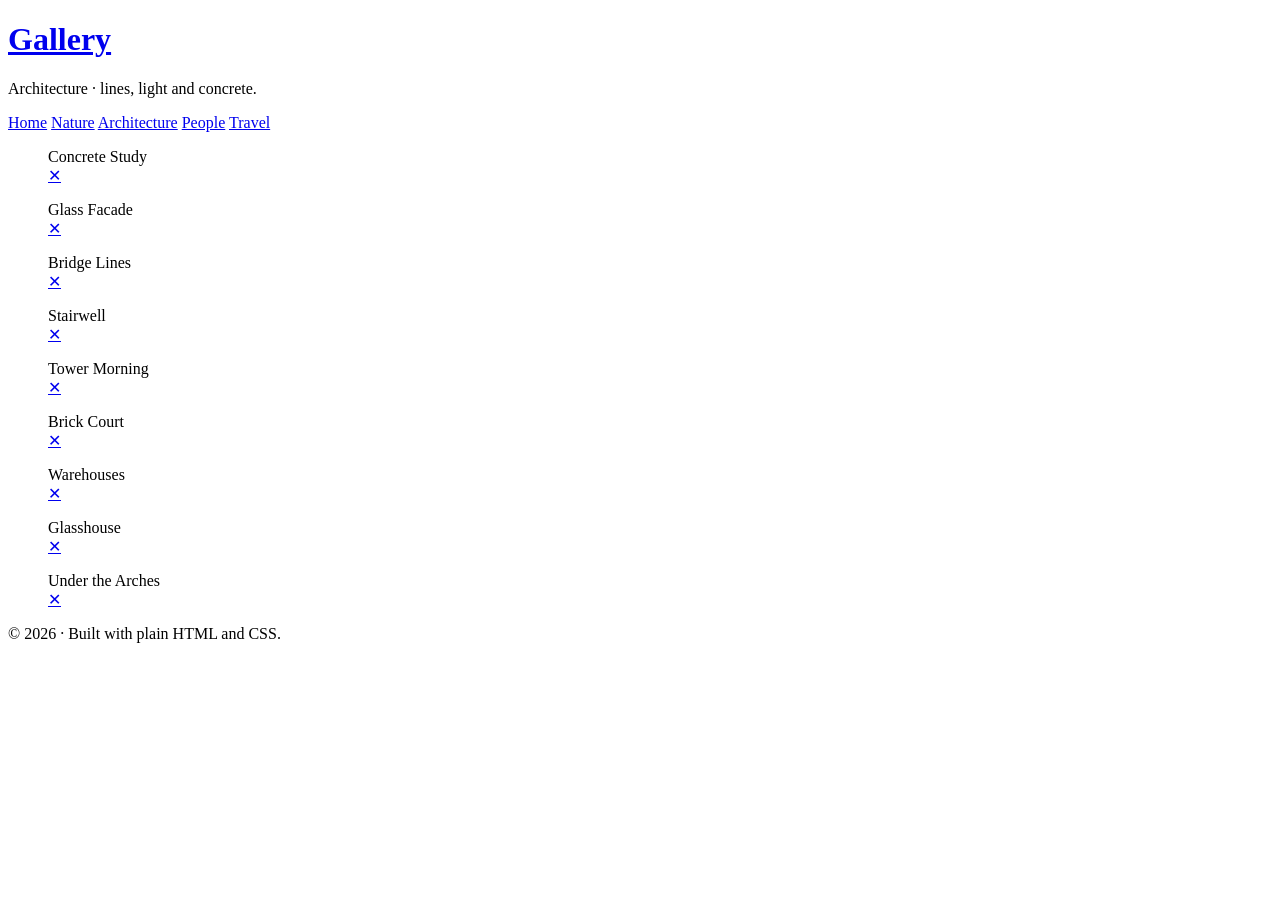
==== architecture.html @ ea5b986c "Galleri-sider" ====
<!doctype html>
<html lang="en">
<head>
  <meta charset="UTF-8" />
  <meta name="viewport" content="width=device-width, initial-scale=1.0" />
  <title>Architecture &middot; Gallery</title>
  <link rel="stylesheet" href="style.css" />
</head>
<body>

  <header>
    <h1><a href="index.html">Gallery</a></h1>
    <p>Architecture &middot; lines, light and concrete.</p>
  </header>

  <nav>
    <a href="index.html">Home</a>
    <a href="nature.html">Nature</a>
    <a href="architecture.html" class="active">Architecture</a>
    <a href="people.html">People</a>
    <a href="travel.html">Travel</a>
  </nav>

  <main class="grid">

    <figure class="item" id="ph1">
      <span class="ph p3" aria-hidden="true"></span>
      <a class="backdrop" href="architecture.html" aria-label="Close"></a>
      <figcaption class="cap">Concrete Study</figcaption>
      <a class="close" href="architecture.html">&#10005;</a>
    </figure>

    <figure class="item" id="ph2">
      <span class="ph p8" aria-hidden="true"></span>
      <a class="backdrop" href="architecture.html" aria-label="Close"></a>
      <figcaption class="cap">Glass Facade</figcaption>
      <a class="close" href="architecture.html">&#10005;</a>
    </figure>

    <figure class="item" id="ph3">
      <span class="ph p10" aria-hidden="true"></span>
      <a class="backdrop" href="architecture.html" aria-label="Close"></a>
      <figcaption class="cap">Bridge Lines</figcaption>
      <a class="close" href="architecture.html">&#10005;</a>
    </figure>

    <figure class="item" id="ph4">
      <span class="ph p1" aria-hidden="true"></span>
      <a class="backdrop" href="architecture.html" aria-label="Close"></a>
      <figcaption class="cap">Stairwell</figcaption>
      <a class="close" href="architecture.html">&#10005;</a>
    </figure>

    <figure class="item" id="ph5">
      <span class="ph p7" aria-hidden="true"></span>
      <a class="backdrop" href="architecture.html" aria-label="Close"></a>
      <figcaption class="cap">Tower Morning</figcaption>
      <a class="close" href="architecture.html">&#10005;</a>
    </figure>

    <figure class="item" id="ph6">
      <span class="ph p2" aria-hidden="true"></span>
      <a class="backdrop" href="architecture.html" aria-label="Close"></a>
      <figcaption class="cap">Brick Court</figcaption>
      <a class="close" href="architecture.html">&#10005;</a>
    </figure>

    <figure class="item" id="ph7">
      <span class="ph p9" aria-hidden="true"></span>
      <a class="backdrop" href="architecture.html" aria-label="Close"></a>
      <figcaption class="cap">Warehouses</figcaption>
      <a class="close" href="architecture.html">&#10005;</a>
    </figure>

    <figure class="item" id="ph8">
      <span class="ph p4" aria-hidden="true"></span>
      <a class="backdrop" href="architecture.html" aria-label="Close"></a>
      <figcaption class="cap">Glasshouse</figcaption>
      <a class="close" href="architecture.html">&#10005;</a>
    </figure>

    <figure class="item" id="ph9">
      <span class="ph p6" aria-hidden="true"></span>
      <a class="backdrop" href="architecture.html" aria-label="Close"></a>
      <figcaption class="cap">Under the Arches</figcaption>
      <a class="close" href="architecture.html">&#10005;</a>
    </figure>

  </main>

  <footer>
    &copy; 2026 &middot; Built with plain HTML and CSS.
  </footer>

</body>
</html>
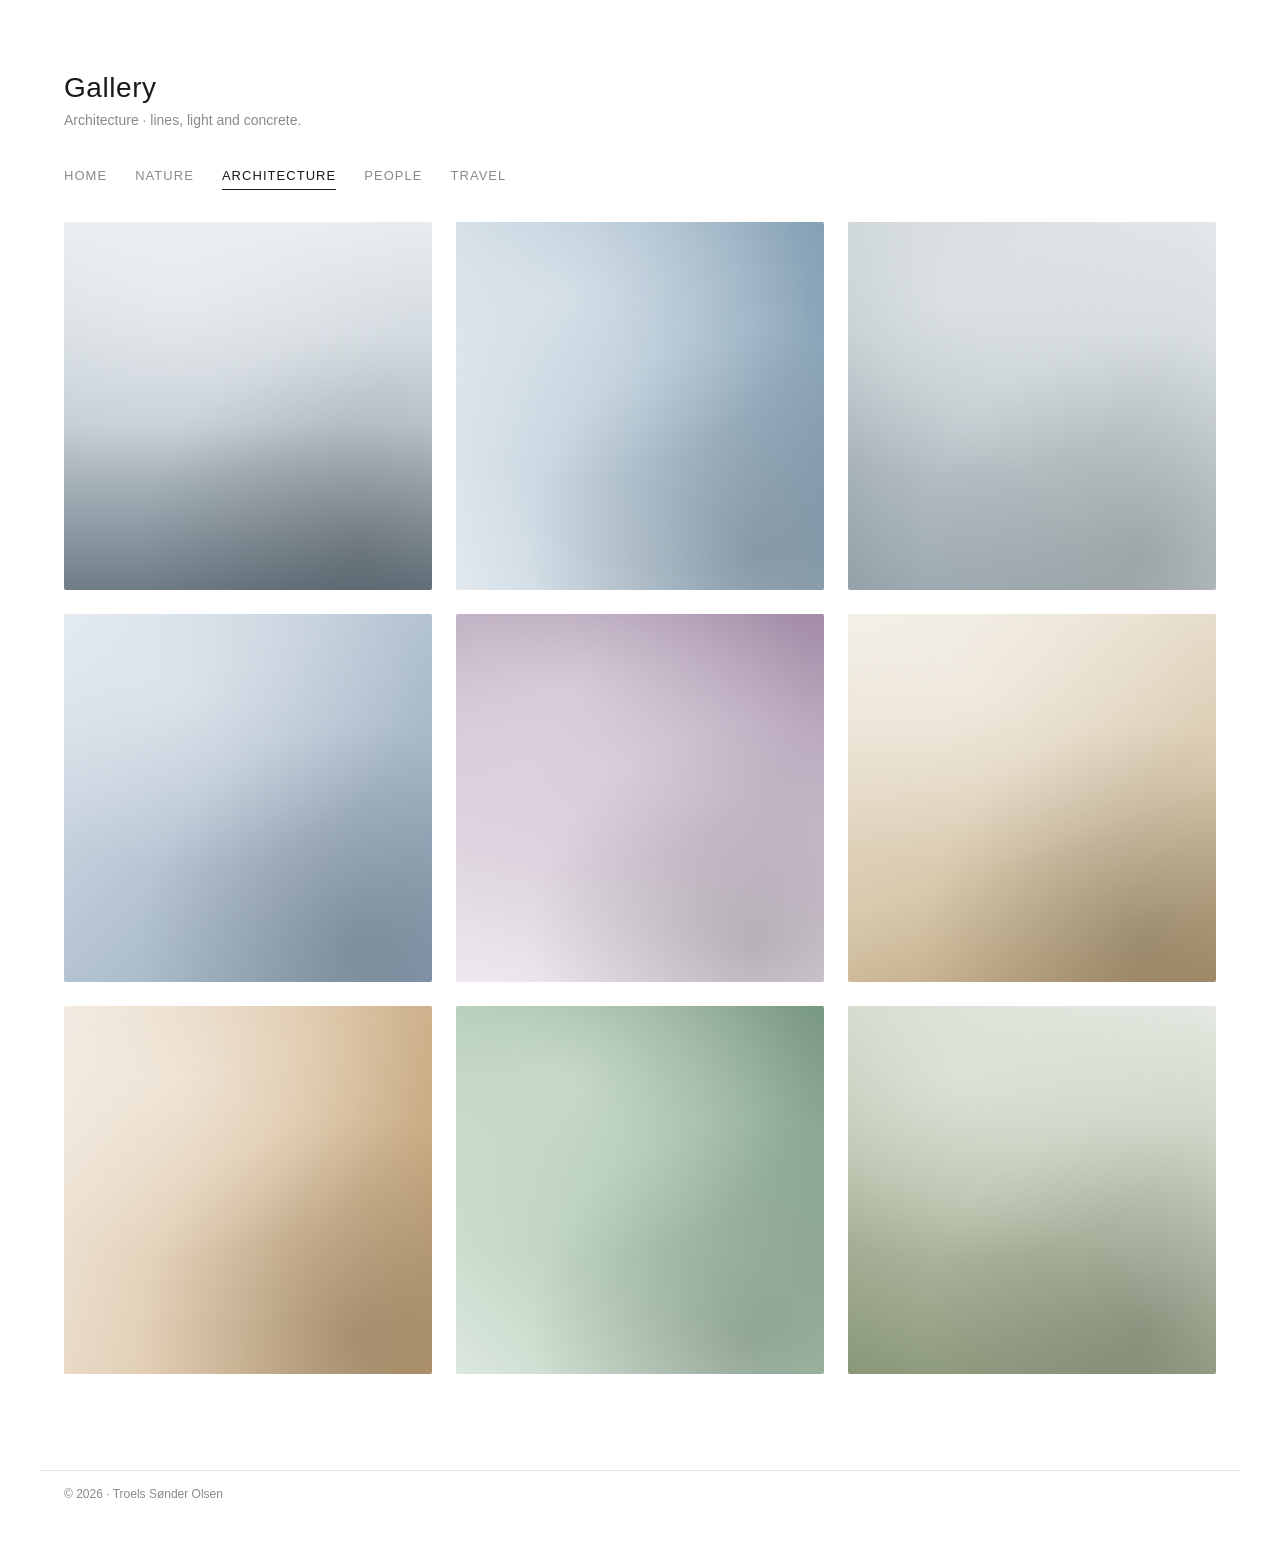
==== commit ea72c836: "Update architecture.html" ====
--- a/architecture.html
+++ b/architecture.html
@@ -89,8 +89,7 @@
   </main>
 
   <footer>
-    &copy; 2026 &middot; Built with plain HTML and CSS.
-  </footer>
+    &copy; 2026 &middot; Troels Sønder Olsen
 
 </body>
-</html>+</html>
--- a/style.css
+++ b/style.css
@@ -0,0 +1,245 @@
+/* ==========================================================================
+   Photo gallery - shared stylesheet
+   Layout: front page + 4 gallery pages. Pure HTML/CSS, no JavaScript.
+   ========================================================================== */
+
+:root {
+  --ink: #1a1a1a;
+  --muted: #8a8a8a;
+  --line: #e6e6e6;
+  --bg: #ffffff;
+  --tile: #f2f1ef;
+}
+
+* { margin: 0; padding: 0; box-sizing: border-box; }
+
+body {
+  font-family: "Helvetica Neue", Helvetica, Arial, system-ui, sans-serif;
+  background: var(--bg);
+  color: var(--ink);
+  -webkit-font-smoothing: antialiased;
+}
+
+/* ---------- Header ---------- */
+header {
+  max-width: 1200px;
+  margin: 0 auto;
+  padding: 72px 24px 0;
+}
+
+header h1 {
+  font-size: 28px;
+  font-weight: 500;
+  letter-spacing: 0.02em;
+}
+
+header h1 a {
+  color: inherit;
+  text-decoration: none;
+}
+
+header p {
+  margin-top: 8px;
+  font-size: 14px;
+  color: var(--muted);
+}
+
+/* ---------- Page navigation ---------- */
+nav {
+  max-width: 1200px;
+  margin: 0 auto;
+  padding: 40px 24px 0;
+  display: flex;
+  flex-wrap: wrap;
+  gap: 8px 28px;
+}
+
+nav a {
+  font-size: 13px;
+  letter-spacing: 0.08em;
+  text-transform: uppercase;
+  text-decoration: none;
+  color: var(--muted);
+  padding-bottom: 6px;
+  border-bottom: 1px solid transparent;
+  transition: color 0.2s ease, border-color 0.2s ease;
+}
+
+nav a:hover { color: var(--ink); }
+
+nav a.active {
+  color: var(--ink);
+  border-color: var(--ink);
+}
+
+/* ---------- Tile grid: 3 per row, n rows ---------- */
+.grid {
+  max-width: 1200px;
+  margin: 0 auto;
+  padding: 32px 24px 96px;
+  display: grid;
+  grid-template-columns: repeat(3, 1fr);
+  gap: 24px;
+}
+
+.item {
+  position: relative;
+  overflow: hidden;
+  border-radius: 2px;
+  display: block;
+  aspect-ratio: 1 / 1;   /* uniform 5x5 cell: holds 4:5 and 5:4 crops */
+  background: var(--tile);
+  text-decoration: none;
+  color: inherit;
+  cursor: pointer;
+}
+
+figure.item { cursor: default; }
+
+img.item-img {
+  position: absolute;
+  inset: 0;
+  width: 100%;
+  height: 100%;
+  object-fit: contain;   /* 4:5 / 5:4 crops shown whole (letterboxed) */
+  transition: transform 0.4s ease;
+}
+
+.item:hover .item-img,
+.item:hover .ph { transform: scale(1.03); }
+
+/* Placeholder "photos": layered gradients, one per tile. Replace with <img>. */
+.ph {
+  position: absolute;
+  inset: 0;
+  z-index: 1;
+  display: block;
+  transition: transform 0.4s ease;
+}
+
+.p1 { background: linear-gradient(135deg, #dfe7ee 0%, #b8c6d4 45%, #8fa3b8 100%); }
+.p2 { background: linear-gradient(160deg, #f2ede4 0%, #d9c9ad 60%, #b39b73 100%); }
+.p3 { background: linear-gradient(180deg, #e8ecef 0%, #c3cdd4 55%, #6f7d87 100%); }
+.p4 { background: linear-gradient(45deg, #dce8de 0%, #a9c4ae 55%, #799882 100%); }
+.p5 { background: linear-gradient(120deg, #ece4e0 0%, #d3b8ae 50%, #b08a7d 100%); }
+.p6 { background: linear-gradient(200deg, #e5e9e2 0%, #b7c2ab 55%, #8a9678 100%); }
+.p7 { background: linear-gradient(15deg, #eee9ee 0%, #cfc2d2 55%, #a28ba6 100%); }
+.p8 { background: linear-gradient(75deg, #e2e9ee 0%, #b5c8d6 50%, #85a0b4 100%); }
+.p9 { background: linear-gradient(105deg, #f0e8dd 0%, #dcc4a4 55%, #bfa176 100%); }
+.p10 { background: linear-gradient(220deg, #e3e8ea 0%, #bfc9cd 60%, #93a1a8 100%); }
+.p11 { background: linear-gradient(60deg, #e7ece6 0%, #c2cfc0 55%, #96a895 100%); }
+
+/* Subtle texture overlay for a photographic feel */
+.ph::after {
+  content: "";
+  position: absolute;
+  inset: 0;
+  background:
+    radial-gradient(120% 90% at 30% 20%, rgba(255,255,255,0.35) 0%, rgba(255,255,255,0) 55%),
+    radial-gradient(100% 100% at 80% 90%, rgba(0,0,0,0.18) 0%, rgba(0,0,0,0) 60%);
+}
+
+/* ---------- Captions ---------- */
+.cap {
+  position: absolute;
+  left: 16px;
+  bottom: 14px;
+  z-index: 2;
+  font-size: 12px;
+  letter-spacing: 0.06em;
+  text-transform: uppercase;
+  color: #ffffff;
+  opacity: 0;
+  transform: translateY(6px);
+  transition: opacity 0.3s ease, transform 0.3s ease;
+  pointer-events: none;
+}
+
+.item:hover .cap {
+  opacity: 0.9;
+  transform: translateY(0);
+}
+
+/* ---------- Lightbox: pure-CSS :target ---------- */
+.backdrop, .close { display: none; }
+
+.item:target {
+  position: fixed;
+  inset: 0;
+  z-index: 40;
+  overflow: visible;
+  display: block;
+  background: rgba(250, 250, 250, 0.97);
+}
+
+.item:target .backdrop {
+  display: block;
+  position: fixed;
+  inset: 0;
+  z-index: 0;
+  cursor: zoom-out;
+}
+
+.item:target .ph,
+.item:target .item-img {
+  inset: 6vh 9vw;
+  width: auto;
+  height: auto;
+  object-fit: contain;
+  transform: none;
+  box-shadow: 0 24px 80px rgba(0, 0, 0, 0.18);
+}
+
+.item:target .cap {
+  left: calc(9vw + 20px);
+  bottom: calc(6vh + 20px);
+  opacity: 0.9;
+  transform: none;
+}
+
+.item:target .close {
+  display: flex;
+  align-items: center;
+  justify-content: center;
+  position: fixed;
+  top: 20px;
+  right: 24px;
+  z-index: 3;
+  width: 40px;
+  height: 40px;
+  border-radius: 50%;
+  font-size: 16px;
+  line-height: 1;
+  color: var(--muted);
+  text-decoration: none;
+  cursor: pointer;
+  transition: color 0.2s ease, background 0.2s ease;
+}
+
+.item:target .close:hover {
+  color: var(--ink);
+  background: rgba(0, 0, 0, 0.05);
+}
+
+/* ---------- Footer ---------- */
+footer {
+  max-width: 1200px;
+  margin: 0 auto;
+  padding: 0 24px 64px;
+  border-top: 1px solid var(--line);
+  padding-top: 16px;
+  font-size: 12px;
+  color: var(--muted);
+}
+
+/* ---------- Responsive ---------- */
+@media (max-width: 900px) {
+  .grid { grid-template-columns: repeat(2, 1fr); }
+}
+
+@media (max-width: 560px) {
+  header { padding-top: 56px; }
+  .grid { grid-template-columns: 1fr; padding-bottom: 72px; }
+  .item:target .ph,
+  .item:target .item-img { inset: 4vh 6vw; }
+}
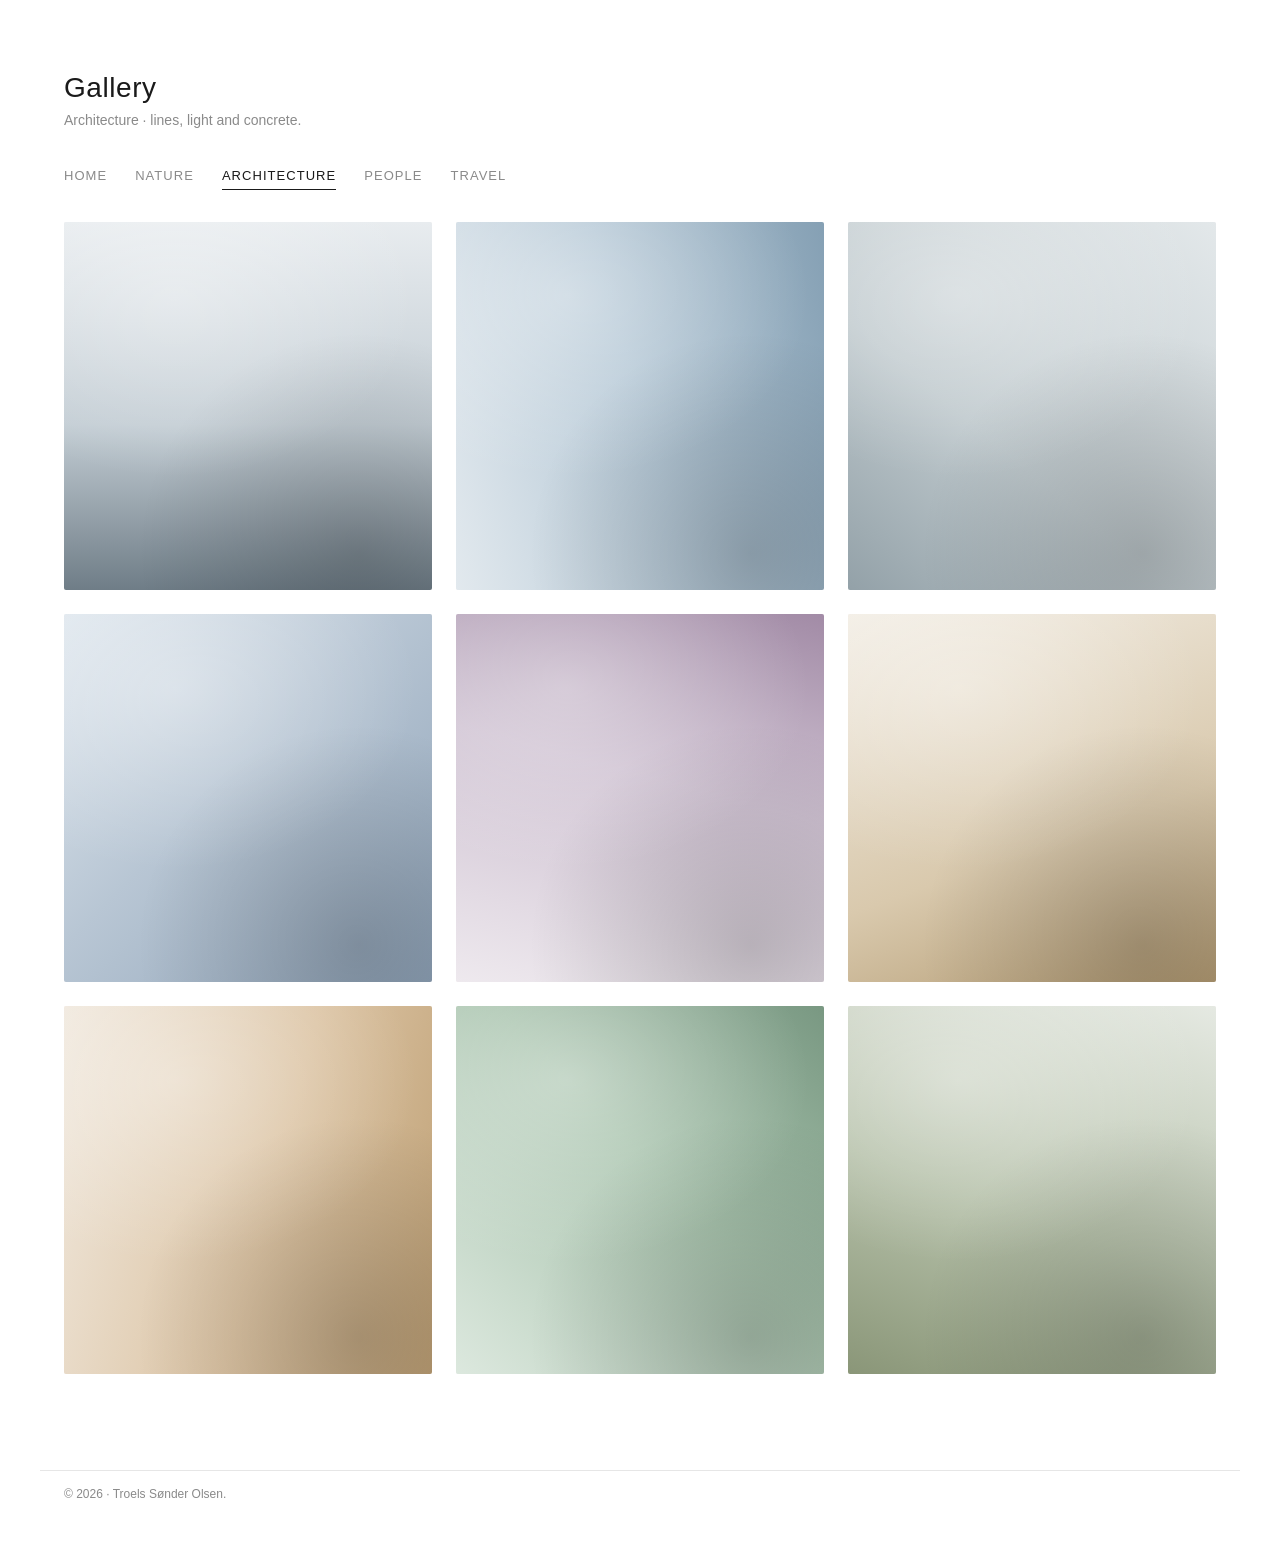
==== commit 90c7ff4e: "Update architecture.html" ====
--- a/architecture.html
+++ b/architecture.html
@@ -89,7 +89,7 @@
   </main>
 
   <footer>
-    &copy; 2026 &middot; Troels Sønder Olsen
+    &copy; 2026 &middot; Troels Sønder Olsen.
 
 </body>
 </html>
